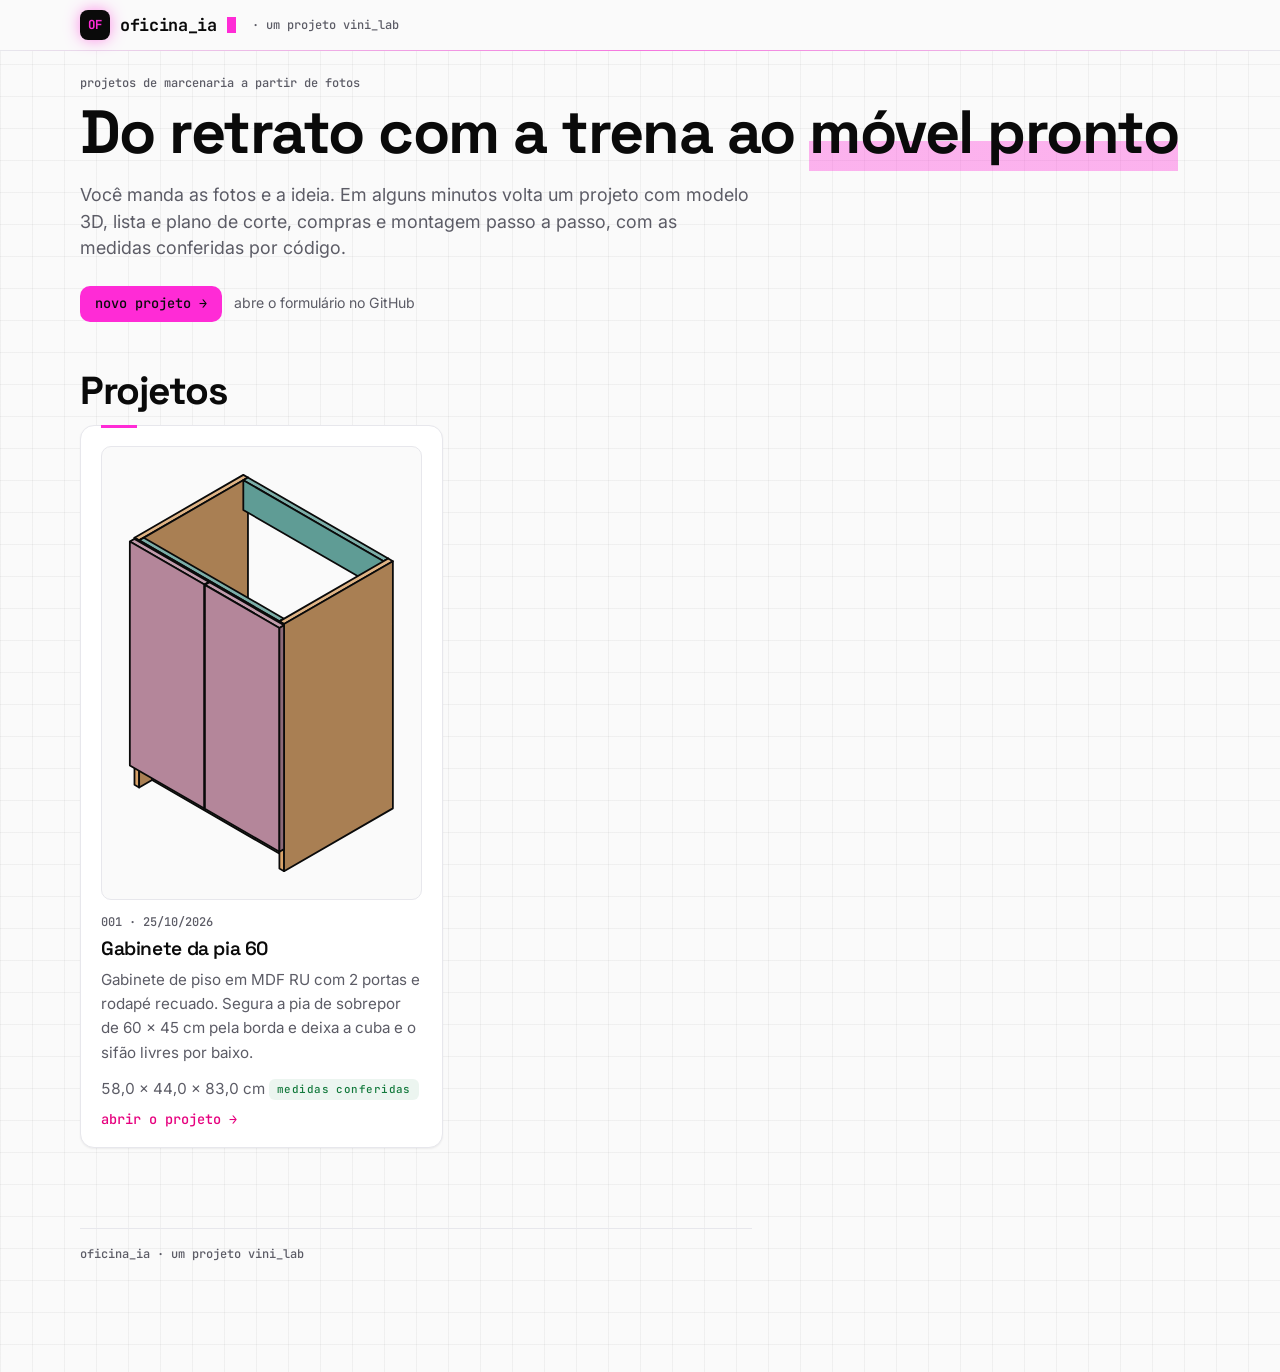
==== docs/index.html @ bae8d41b "oficina_ia v1: pedido por issue, geração no Actions pelo plano Claude, validador e página Co-Authore" ====
<!doctype html>
<html lang="pt-BR">
<head>
<meta charset="utf-8">
<meta name="viewport" content="width=device-width, initial-scale=1, viewport-fit=cover">
<title>oficina_ia</title>
<!-- se a galeria não estiver em <dono>.github.io/<repo>, preencha: dono/repo -->
<meta name="oficina-repo" content="">
<link rel="preconnect" href="https://fonts.googleapis.com">
<link rel="stylesheet" href="https://fonts.googleapis.com/css2?family=Inter:wght@400;500;600&family=JetBrains+Mono:wght@500;700&family=Space+Grotesk:wght@500;600;700&display=swap">
<link rel="stylesheet" href="assets/oficina.css">
</head>
<body>
<header class="top">
  <div class="top-in">
    <a class="mark" href="./"><span class="chip">OF</span>oficina_ia<span class="cursor" aria-hidden="true"></span></a>
    <span class="endosso">· um projeto vini_lab</span>
  </div>
</header>
<main class="wrap">
  <p class="eyebrow">projetos de marcenaria a partir de fotos</p>
  <h1>Do retrato com a trena ao <span class="hl">móvel pronto</span></h1>
  <p class="lead">Você manda as fotos e a ideia. Em alguns minutos volta um projeto com modelo 3D, lista e plano de corte, compras e montagem passo a passo, com as medidas conferidas por código.</p>
  <p><a class="btn pri" id="novo" href="#">novo projeto →</a> <span class="note" style="margin-left:8px">abre o formulário no GitHub</span></p>
  <section style="padding-top:32px">
    <h2>Projetos</h2>
    <div class="galeria" id="galeria"><p class="note">carregando…</p></div>
  </section>
  <p class="foot">oficina_ia · um projeto vini_lab</p>
</main>
<script src="assets/iso.js"></script>
<script>
(function () {
  "use strict";
  var esc = function (s) { return String(s == null ? "" : s).replace(/[&<>"]/g, function (c) { return { "&": "&amp;", "<": "&lt;", ">": "&gt;", '"': "&quot;" }[c]; }); };
  var f1 = function (x) { return (Math.round((x || 0) * 10) / 10).toFixed(1).replace(".", ","); };
  var repo = document.querySelector('meta[name="oficina-repo"]').content.trim();
  if (!repo && /\.github\.io$/.test(location.hostname)) repo = location.hostname.split(".")[0] + "/" + location.pathname.split("/").filter(Boolean)[0];
  var novo = document.getElementById("novo");
  if (repo) novo.href = "https://github.com/" + repo + "/issues/new?template=novo-projeto.yml";
  else { novo.removeAttribute("href"); novo.title = "Configure o repositório na meta oficina-repo"; }
  fetch("projetos/indice.json", { cache: "no-store" }).then(function (r) { return r.json(); }).then(function (lista) {
    var g = document.getElementById("galeria");
    if (!lista.length) { g.innerHTML = '<p class="note">Nenhum projeto ainda. Use o botão acima para pedir o primeiro.</p>'; return; }
    g.innerHTML = lista.map(function (p, i) {
      var d = p.dimensoes_externas || {};
      var st = p.status === "ok" ? '<span class="tag med">medidas conferidas</span>' : p.status === "erro" ? '<span class="tag bad">com erro</span>' : '<span class="tag prem">sem validação</span>';
      return '<a class="card proj" href="projetos/' + encodeURIComponent(p.id) + '/"><div class="mini" id="mini' + i + '"></div>' +
        '<span class="eyebrow" style="margin:0">' + esc(p.id.split("-")[0]) + " · " + esc((p.data || "").split("-").reverse().join("/")) + "</span>" +
        "<h3>" + esc(p.titulo) + "</h3><p>" + esc(p.resumo) + '</p><p class="note num" style="margin:0 0 12px">' + f1(d.largura) + " × " + f1(d.profundidade) + " × " + f1(d.altura) + " cm " + st + '</p><span class="go">abrir o projeto →</span></a>';
    }).join("");
    lista.forEach(function (p, i) {
      var cores = OficinaIso.coresGrupo(p.miniatura.map(function (m) { return m.grupo || "peças"; }));
      document.getElementById("mini" + i).innerHTML = OficinaIso.svg(p.miniatura.map(function (m) { return { caixa: m.caixa, cor: cores[m.grupo || "peças"] }; }), { titulo: p.titulo });
    });
  }).catch(function () { document.getElementById("galeria").innerHTML = '<p class="note">Não consegui carregar a lista de projetos.</p>'; });
})();
</script>
</body>
</html>
---- docs/assets/oficina.css ----
/* oficina_ia · um projeto vini_lab
   layout: coluna de leitura de 72rem sobre papel quadriculado; funciona a partir de 390 px */
:root{
  --bg:#fafafa; --surface:#ffffff; --fg:#0a0a0a; --muted:#5c5c66; --line:#e7e7ec; --grid:#0a0a0a0b;
  --neon:#ff2bd6; --neon-strong:#e6007e; --neon-soft:#ff2bd61a; --neon-mark:#ff2bd659;
  --inverse-bg:#0a0a0a; --inverse-fg:#f4f4f5; --inverse-muted:#c9c9d1; --on-accent:#0a0a0a;
  --chip-bg:#0a0a0a; --chip-ring:#ff2bd600;
  --ok:#147a3d; --ok-soft:#147a3d14; --warn:#8a5a00; --warn-soft:#f5a6231f; --bad:#b4232a; --bad-soft:#b4232a14;
  --glow:0 0 0 1px #ff2bd659, 0 8px 30px -10px #ff2bd68c; --shadow-1:0 1px 2px #0a0a0a0f;
  --sans:"Inter", ui-sans-serif, system-ui, sans-serif;
  --display:"Space Grotesk", "Inter", ui-sans-serif, system-ui, sans-serif;
  --mono:"JetBrains Mono", ui-monospace, Menlo, Consolas, monospace;
  --max:72rem; --texto:42rem;
}
@media (prefers-color-scheme: dark){:root:not([data-theme="light"]){
  --bg:#0a0a0a; --surface:#141417; --fg:#f4f4f5; --muted:#c9c9d1; --line:#2e2e35; --grid:#ffffff0b;
  --neon-strong:#ff5ce0; --neon-soft:#ff2bd61f; --neon-mark:#ff2bd673; --inverse-bg:#1c0b19;
  --chip-bg:#141417; --chip-ring:#ff2bd659;
  --ok:#5fd38d; --ok-soft:#5fd38d1a; --warn:#f5b84a; --warn-soft:#f5b84a1f; --bad:#ff7b7f; --bad-soft:#ff7b7f1a;
  --glow:0 0 0 1px #ff2bd666, 0 8px 30px -10px #ff2bd6a6; --shadow-1:0 1px 2px #0000004d; color-scheme:dark}}
:root[data-theme="dark"]{
  --bg:#0a0a0a; --surface:#141417; --fg:#f4f4f5; --muted:#c9c9d1; --line:#2e2e35; --grid:#ffffff0b;
  --neon-strong:#ff5ce0; --neon-soft:#ff2bd61f; --neon-mark:#ff2bd673; --inverse-bg:#1c0b19;
  --chip-bg:#141417; --chip-ring:#ff2bd659;
  --ok:#5fd38d; --ok-soft:#5fd38d1a; --warn:#f5b84a; --warn-soft:#f5b84a1f; --bad:#ff7b7f; --bad-soft:#ff7b7f1a;
  --glow:0 0 0 1px #ff2bd666, 0 8px 30px -10px #ff2bd6a6; --shadow-1:0 1px 2px #0000004d; color-scheme:dark}

*{box-sizing:border-box}
html{-webkit-text-size-adjust:100%}
body{margin:0;background:var(--bg);color:var(--fg);font:400 1rem/1.6 var(--sans);overflow-x:hidden;
  background-image:linear-gradient(var(--grid) 1px,transparent 1px),linear-gradient(90deg,var(--grid) 1px,transparent 1px);background-size:32px 32px}
::selection{background:var(--neon);color:var(--on-accent)}
a{color:inherit;text-decoration-color:var(--neon-strong);text-underline-offset:3px}
:focus-visible{outline:2px solid var(--neon-strong);outline-offset:2px}
img{max-width:100%}

/* cabeçalho e marca */
.top{position:sticky;top:0;z-index:20;background:var(--bg);border-bottom:1px solid var(--line)}
.top::after{content:"";position:absolute;left:0;right:0;bottom:-1px;height:1px;background:linear-gradient(90deg,transparent,var(--neon),transparent);opacity:.6}
.top-in{max-width:var(--max);margin:0 auto;padding:10px 16px;display:flex;align-items:center;gap:8px 16px;flex-wrap:wrap}
.mark{display:inline-flex;align-items:center;gap:10px;font:700 1.05rem/1 var(--mono);letter-spacing:-.02em;text-decoration:none;color:var(--fg)}
.chip{width:30px;height:30px;border-radius:8px;background:var(--chip-bg);color:var(--neon);display:grid;place-items:center;font:700 .78rem/1 var(--mono);box-shadow:0 0 18px -4px #ff2bd6, 0 0 0 1px var(--chip-ring)}
.cursor{width:.55em;height:1em;background:var(--neon);display:inline-block;animation:blink 1.1s step-end infinite}
@keyframes blink{50%{opacity:0}}
.endosso{font:500 .75rem/1.4 var(--mono);color:var(--muted)}
.nav{display:flex;gap:4px 14px;flex-wrap:wrap;font:500 .8rem/1.4 var(--mono);color:var(--muted);flex:1 1 100%;min-width:0}
@media (min-width:900px){.nav{flex:1 1 auto;justify-content:flex-end}}
.nav a{text-decoration:none}.nav a:hover{color:var(--fg)}

/* tipografia */
.wrap{max-width:var(--max);margin:0 auto;padding-inline:16px;padding-block:24px 96px}
section{padding-block:48px 8px;scroll-margin-top:96px}
.eyebrow{font:500 .75rem/1.4 var(--mono);color:var(--muted);margin:0 0 8px}
h1{font:700 clamp(2rem,6vw,3.815rem)/1.08 var(--display);letter-spacing:-.025em;margin:0 0 16px;text-wrap:balance}
h2{font:700 clamp(1.5rem,4vw,2.441rem)/1.1 var(--display);letter-spacing:-.025em;margin:0 0 12px;text-wrap:balance}
h3{font:600 1.2rem/1.3 var(--display);letter-spacing:-.02em;margin:0 0 8px}
.hl{background:linear-gradient(transparent 62%,var(--neon-mark) 62%)}
.lead{font-size:1.12rem;line-height:1.5;color:var(--muted);max-width:var(--texto);margin:0 0 24px}
p,li{max-width:var(--texto)}
.muted{color:var(--muted)}
.note{font-size:.88rem;color:var(--muted)}
.num{font-variant-numeric:tabular-nums}

/* superfícies */
.card{position:relative;background:var(--surface);border:1px solid var(--line);border-radius:14px;padding:20px;box-shadow:var(--shadow-1);min-width:0}
.card::before{content:"";position:absolute;left:20px;top:-1px;width:36px;height:3px;background:var(--neon)}
.card.plain::before{display:none}
.grid2{display:grid;grid-template-columns:repeat(auto-fit,minmax(min(100%,21rem),1fr));gap:16px}
.tag{display:inline-flex;align-items:center;gap:4px;font:500 .68rem/1 var(--mono);letter-spacing:.04em;padding:4px 7px;border-radius:6px;border:1px solid var(--line);background:var(--surface);color:var(--muted);white-space:nowrap;vertical-align:middle}
.tag.prem{background:var(--warn-soft);border-color:transparent;color:var(--warn)}
.tag.med{background:var(--ok-soft);border-color:transparent;color:var(--ok)}
.tag.bad{background:var(--bad-soft);border-color:transparent;color:var(--bad)}
.btn{display:inline-flex;align-items:center;gap:6px;font:500 .85rem/1 var(--mono);padding:10px 14px;border-radius:10px;border:1px solid var(--line);background:var(--surface);color:var(--fg);cursor:pointer;text-decoration:none;transition:box-shadow .12s cubic-bezier(.2,.7,.2,1)}
.btn:hover{box-shadow:var(--glow)}
.btn.pri{background:var(--neon);color:var(--on-accent);border-color:transparent}
.btn[aria-pressed="true"]{background:var(--fg);color:var(--bg);border-color:transparent}
.sw{display:inline-block;width:12px;height:12px;border-radius:3px;vertical-align:-1px;margin-right:6px;border:1px solid #0000001f;flex:none}

/* resumo */
.hero{display:grid;grid-template-columns:minmax(0,1.1fr) minmax(0,1fr);gap:24px;align-items:start}
@media (max-width:820px){.hero{grid-template-columns:1fr}}
.shot{background:var(--surface);border:1px solid var(--line);border-radius:14px;padding:12px;display:grid;place-items:center;min-width:0}
.shot svg{width:100%;height:auto;max-height:420px}
.dims{display:grid;grid-template-columns:repeat(3,minmax(0,1fr));gap:8px;margin:0 0 16px}
.dim{background:var(--surface);border:1px solid var(--line);border-radius:10px;padding:10px 12px;min-width:0}
.dim b{display:block;font:700 1.5rem/1.1 var(--display);letter-spacing:-.02em;font-variant-numeric:tabular-nums}
.dim span{font:500 .7rem/1.3 var(--mono);color:var(--muted)}
.facts{display:grid;grid-template-columns:auto minmax(0,1fr);gap:6px 14px;margin:0 0 16px;font-size:.95rem}
.facts dt{font:500 .75rem/1.6 var(--mono);color:var(--muted)}
.facts dd{margin:0;min-width:0}
.seal{display:flex;gap:12px;align-items:flex-start;border-radius:14px;padding:14px 16px}
.seal.ok{background:var(--ok-soft)}
.seal.bad{background:var(--bad-soft)}
.seal.none{background:var(--warn-soft)}
.seal .ico{font:700 .72rem/1 var(--mono);padding:6px 8px;border-radius:6px;white-space:nowrap;color:var(--bg)}
.seal.ok .ico{background:var(--ok)} .seal.bad .ico{background:var(--bad)} .seal.none .ico{background:var(--warn)}
.seal ul{margin:8px 0 0;padding-left:1.1rem;font-size:.88rem}
details summary{cursor:pointer;font:500 .8rem/1.4 var(--mono);color:var(--muted);margin-top:6px}
.naocorte{background:var(--bad-soft);border-radius:14px;padding:16px 18px;margin-top:16px}
.naocorte h3{color:var(--bad)}

/* premissas */
.lista-prem{display:grid;gap:0;border:1px solid var(--line);border-radius:14px;background:var(--surface);overflow:hidden}
.lista-prem > div{display:grid;grid-template-columns:minmax(0,1.2fr) minmax(0,.6fr) minmax(0,1.6fr);gap:6px 16px;padding:14px 18px;border-top:1px solid var(--line)}
.lista-prem > div:first-child{border-top:0}
@media (max-width:720px){.lista-prem > div{grid-template-columns:1fr}}
.lista-prem b{font-weight:600}
.lista-prem .v{font:700 1rem/1.4 var(--mono);font-variant-numeric:tabular-nums}

/* 3D */
.viewer{position:relative;height:min(64vh,540px);min-height:340px;background:var(--surface);border:1px solid var(--line);border-radius:14px;overflow:hidden;touch-action:none}
.viewer canvas{display:block;width:100%;height:100%}
.tools{display:flex;gap:8px;flex-wrap:wrap;margin:0 0 12px}
.slider{display:grid;grid-template-columns:auto minmax(0,1fr);gap:12px;align-items:center;margin:12px 0 0}
.slider input{width:100%;accent-color:var(--neon-strong)}
.slider output{font:500 .8rem/1.4 var(--mono);color:var(--muted);grid-column:1/-1}
.tip{position:absolute;pointer-events:none;background:var(--inverse-bg);color:var(--inverse-fg);font:500 .8rem/1.4 var(--mono);padding:8px 10px;border-radius:8px;transform:translate(-50%,calc(-100% - 12px));white-space:nowrap;max-width:80vw;overflow:hidden;text-overflow:ellipsis}
.tip small{color:var(--inverse-muted);display:block}
.nogl{position:absolute;inset:0;display:grid;place-items:center;padding:24px;text-align:center;color:var(--muted)}
.legend{display:flex;flex-wrap:wrap;gap:6px 14px;margin-top:12px;font:500 .78rem/1.4 var(--mono);color:var(--muted)}

/* tabelas */
.tbl-wrap{overflow-x:auto;border:1px solid var(--line);border-radius:14px;background:var(--surface);max-width:100%}
table{border-collapse:collapse;width:100%;font-size:.9rem}
th,td{padding:10px 12px;text-align:left;border-bottom:1px solid var(--line);vertical-align:top}
th{font:500 .72rem/1.3 var(--mono);color:var(--muted);background:var(--bg);white-space:nowrap}
tr:last-child td{border-bottom:0}
td.n{font-family:var(--mono);font-variant-numeric:tabular-nums;white-space:nowrap}
td.cod{font:700 .9rem/1.3 var(--mono);white-space:nowrap}

/* plano de corte */
.sheets{display:grid;gap:16px}
.sheet-svg{width:100%;height:auto;display:block}
.sheet-svg .bd{fill:var(--bg);stroke:var(--muted);stroke-width:.4}
.sheet-svg .pc{stroke:#0a0a0a;stroke-width:.35}
.sheet-svg .lb{font:700 7px var(--mono);fill:#0a0a0a}
.sheet-svg .lb2{font:500 4.6px var(--mono);fill:#0a0a0a}
.sheet-svg .lbs{font:700 3.8px var(--mono);fill:#0a0a0a}
.sheet-svg .dimt{font:500 5px var(--mono);fill:var(--muted)}

/* listas */
.buy{list-style:none;padding:0;margin:0}
.buy li{display:grid;grid-template-columns:5.2rem minmax(0,1fr);gap:12px;padding:10px 0;border-bottom:1px solid var(--line);max-width:none}
.buy li:last-child{border-bottom:0}
.buy .q{font:700 .92rem/1.4 var(--mono);font-variant-numeric:tabular-nums}
.buy small{color:var(--muted);display:block;font-size:.85rem}
.marcar{list-style:none;padding:0;margin:0}
.marcar label{display:flex;gap:12px;align-items:flex-start;padding:10px 0;border-bottom:1px solid var(--line);cursor:pointer}
.marcar input{width:20px;height:20px;margin-top:2px;accent-color:var(--neon-strong);flex:none}
.marcar small{color:var(--muted);display:block;font-size:.85rem}

/* passos */
.steps{list-style:none;padding:0;margin:0;display:grid;gap:16px}
.step{display:grid;grid-template-columns:minmax(0,17rem) minmax(0,1fr);gap:20px;max-width:none}
@media (max-width:760px){.step{grid-template-columns:1fr}}
.step-img{background:var(--surface);border:1px solid var(--line);border-radius:10px;padding:8px;display:grid;place-items:center;min-width:0}
.step-img svg{width:100%;height:auto;max-height:260px}
.step-n{font:700 .75rem/1 var(--mono);color:var(--muted);margin-bottom:6px}
.step ul{padding-left:1.1rem;margin:8px 0}
.chips{display:flex;gap:6px;flex-wrap:wrap;margin:4px 0 8px}
.err{margin-top:10px;background:var(--bad-soft);border-radius:10px;padding:10px 12px;font-size:.9rem}
.err b{font:700 .72rem/1.4 var(--mono);color:var(--bad);display:block}
.iso-face{stroke:#0a0a0a;stroke-width:.6;stroke-linejoin:round}
.iso-lbl{font:700 9px var(--mono);fill:#0a0a0a;paint-order:stroke;stroke:#ffffff;stroke-width:2.5px}

/* fotos e glossário */
.fotos{display:grid;grid-template-columns:repeat(auto-fill,minmax(min(100%,12rem),1fr));gap:12px}
.fotos a{display:block;border:1px solid var(--line);border-radius:14px;overflow:hidden;background:var(--surface)}
.fotos img{display:block;width:100%;aspect-ratio:4/3;object-fit:cover}
dl.glos{display:grid;grid-template-columns:minmax(0,12rem) minmax(0,1fr);gap:8px 18px;margin:0}
dl.glos dt{font-weight:600} dl.glos dd{margin:0;color:var(--muted)}
@media (max-width:600px){dl.glos{grid-template-columns:1fr} dl.glos dd{margin-bottom:8px}}
.foot{margin-top:72px;padding-top:16px;border-top:1px solid var(--line);font:500 .75rem/1.6 var(--mono);color:var(--muted)}

/* galeria */
.galeria{display:grid;grid-template-columns:repeat(auto-fill,minmax(min(100%,19rem),1fr));gap:16px}
a.proj{display:flex;flex-direction:column;text-decoration:none;color:inherit;transition:transform .2s cubic-bezier(.2,.7,.2,1),box-shadow .2s cubic-bezier(.2,.7,.2,1)}
a.proj:hover{transform:translateY(-3px);box-shadow:var(--glow)}
a.proj .mini{background:var(--bg);border:1px solid var(--line);border-radius:10px;padding:10px;margin-bottom:14px;display:grid;place-items:center;aspect-ratio:4/3}
a.proj .mini svg{width:100%;height:100%}
a.proj h3{margin:6px 0}
a.proj p{margin:0 0 12px;color:var(--muted);font-size:.95rem}
.go{font:500 .85rem/1 var(--mono);color:var(--neon-strong);margin-top:auto}

@media (prefers-reduced-motion: reduce){.cursor{animation:none}*{transition-duration:0ms!important}a.proj:hover{transform:none}}
@media print{
  body{background:#fff;color:#000}
  .top,#modelo,.tools,.no-print{display:none!important}
  section{padding-block:16px 0}
  .card,.step,.tbl-wrap,.lista-prem{break-inside:avoid;box-shadow:none}
  a{text-decoration:none}
}
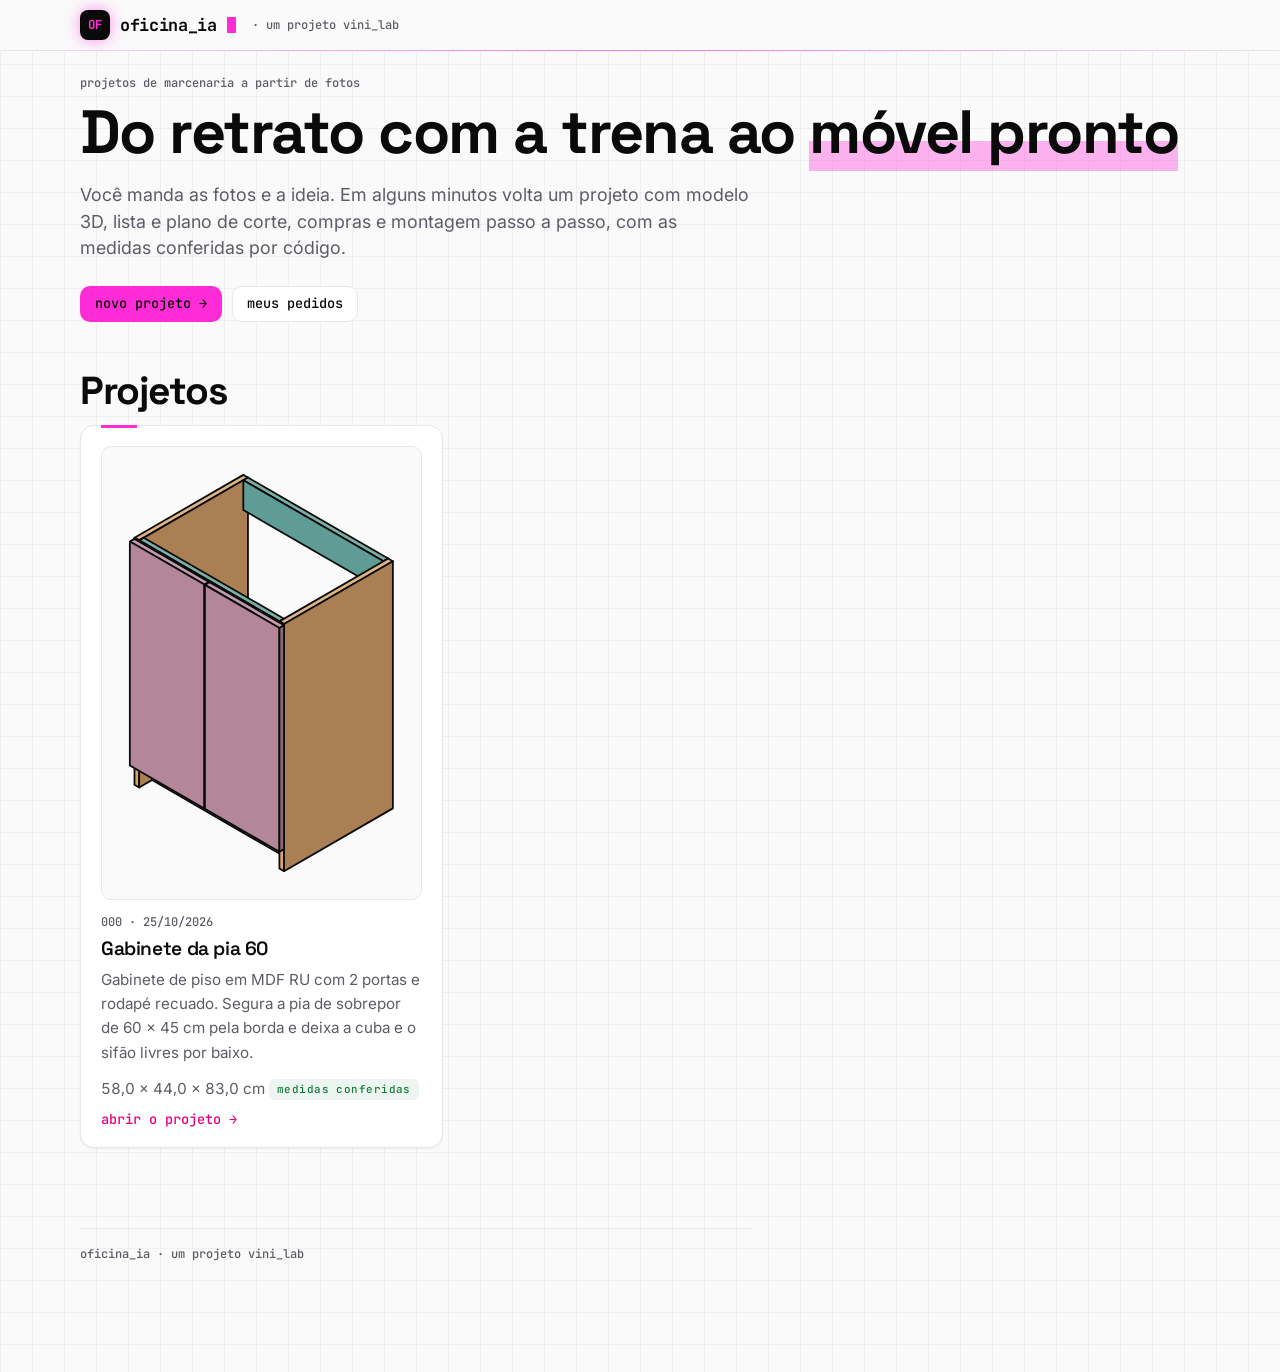
==== commit 82a5560a: "Página de pedido no site: envio de fotos e pedido pela API, acompanhamento e ajustes Co-Authored-By:" ====
--- a/docs/index.html
+++ b/docs/index.html
@@ -4,8 +4,6 @@
 <meta charset="utf-8">
 <meta name="viewport" content="width=device-width, initial-scale=1, viewport-fit=cover">
 <title>oficina_ia</title>
-<!-- se a galeria não estiver em <dono>.github.io/<repo>, preencha: dono/repo -->
-<meta name="oficina-repo" content="">
 <link rel="preconnect" href="https://fonts.googleapis.com">
 <link rel="stylesheet" href="https://fonts.googleapis.com/css2?family=Inter:wght@400;500;600&family=JetBrains+Mono:wght@500;700&family=Space+Grotesk:wght@500;600;700&display=swap">
 <link rel="stylesheet" href="assets/oficina.css">
@@ -21,7 +19,7 @@
   <p class="eyebrow">projetos de marcenaria a partir de fotos</p>
   <h1>Do retrato com a trena ao <span class="hl">móvel pronto</span></h1>
   <p class="lead">Você manda as fotos e a ideia. Em alguns minutos volta um projeto com modelo 3D, lista e plano de corte, compras e montagem passo a passo, com as medidas conferidas por código.</p>
-  <p><a class="btn pri" id="novo" href="#">novo projeto →</a> <span class="note" style="margin-left:8px">abre o formulário no GitHub</span></p>
+  <p style="display:flex;gap:10px;flex-wrap:wrap"><a class="btn pri" id="novo" href="pedir/#novo">novo projeto →</a><a class="btn" href="pedir/#pedidos">meus pedidos</a></p>
   <section style="padding-top:32px">
     <h2>Projetos</h2>
     <div class="galeria" id="galeria"><p class="note">carregando…</p></div>
@@ -34,11 +32,6 @@
   "use strict";
   var esc = function (s) { return String(s == null ? "" : s).replace(/[&<>"]/g, function (c) { return { "&": "&amp;", "<": "&lt;", ">": "&gt;", '"': "&quot;" }[c]; }); };
   var f1 = function (x) { return (Math.round((x || 0) * 10) / 10).toFixed(1).replace(".", ","); };
-  var repo = document.querySelector('meta[name="oficina-repo"]').content.trim();
-  if (!repo && /\.github\.io$/.test(location.hostname)) repo = location.hostname.split(".")[0] + "/" + location.pathname.split("/").filter(Boolean)[0];
-  var novo = document.getElementById("novo");
-  if (repo) novo.href = "https://github.com/" + repo + "/issues/new?template=novo-projeto.yml";
-  else { novo.removeAttribute("href"); novo.title = "Configure o repositório na meta oficina-repo"; }
   fetch("projetos/indice.json", { cache: "no-store" }).then(function (r) { return r.json(); }).then(function (lista) {
     var g = document.getElementById("galeria");
     if (!lista.length) { g.innerHTML = '<p class="note">Nenhum projeto ainda. Use o botão acima para pedir o primeiro.</p>'; return; }
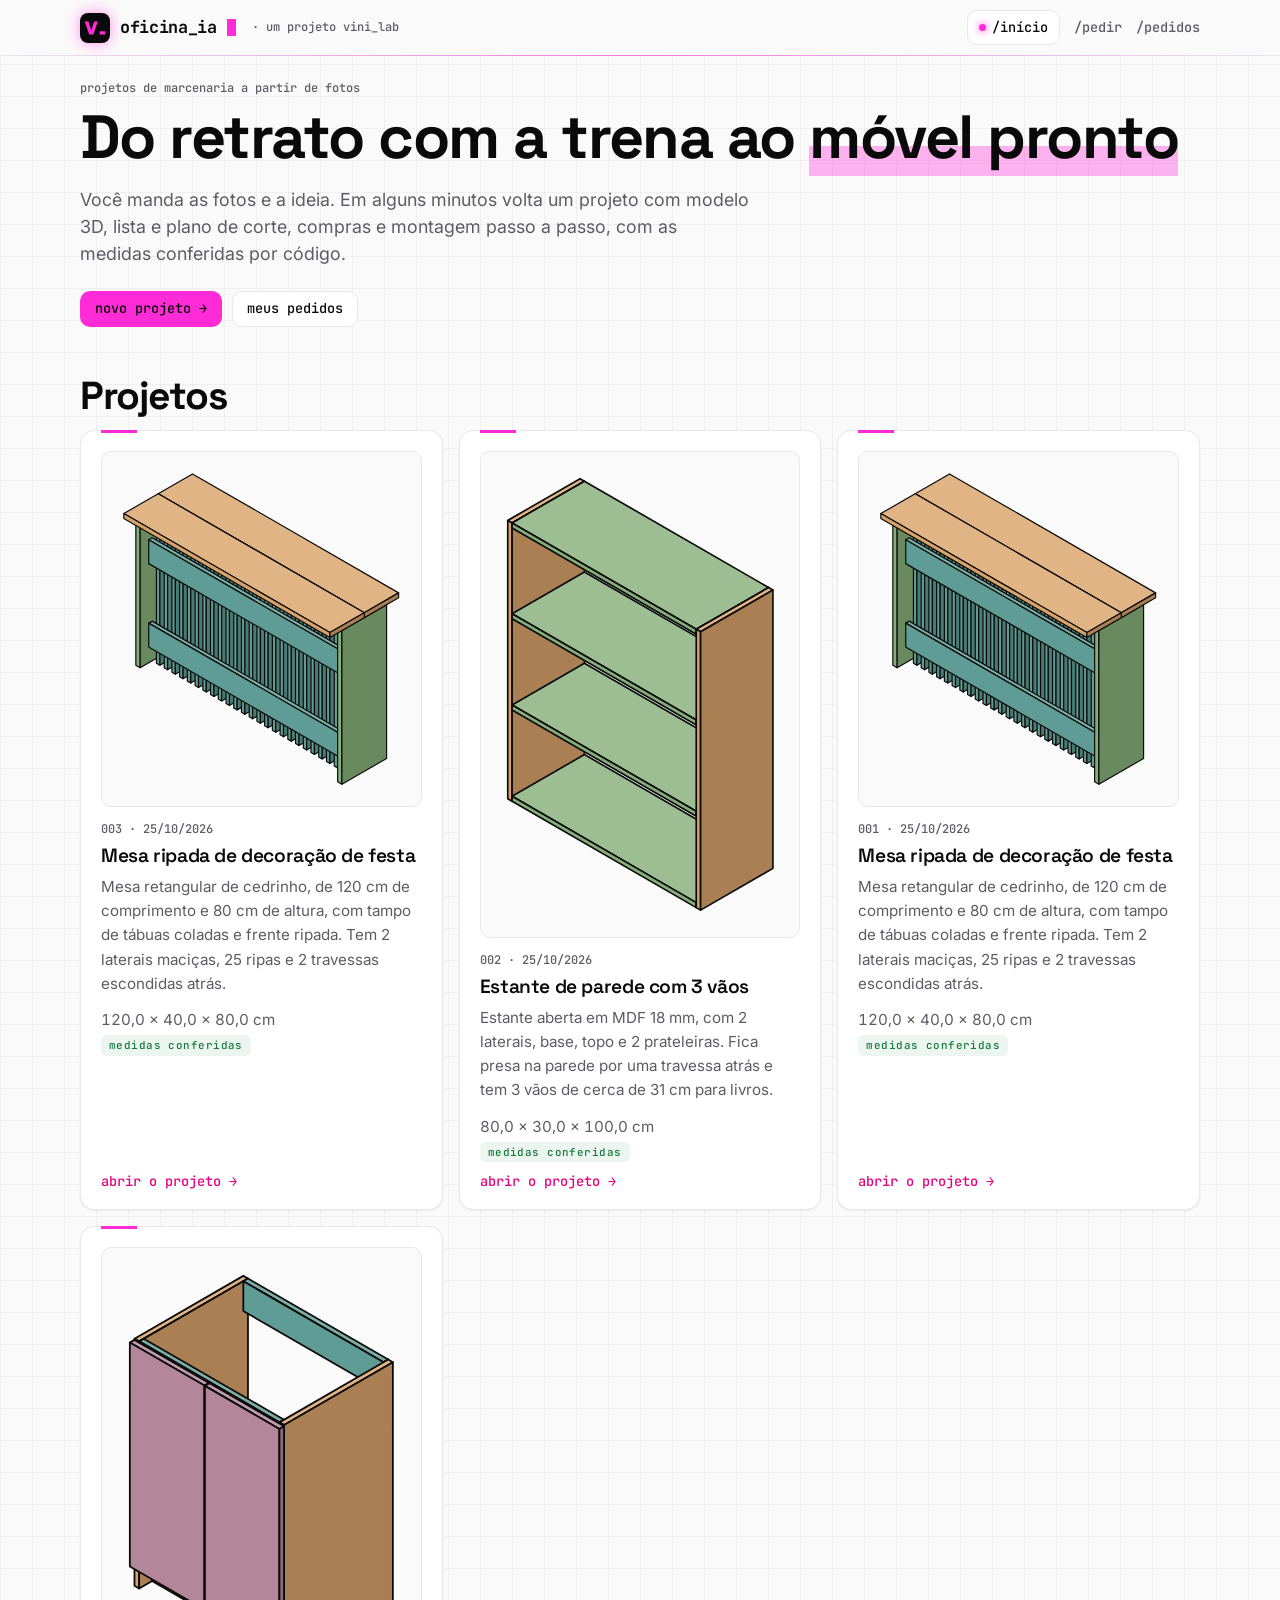
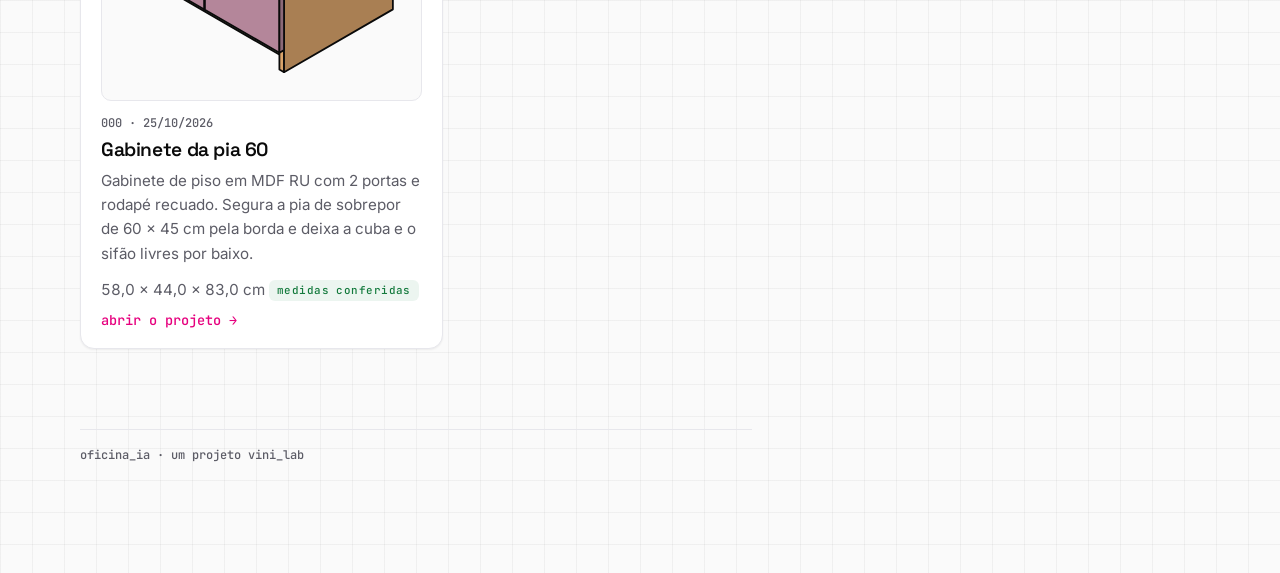
==== commit a416d0b9: "Logo v_ do vini_lab, favicon e botão de início no cabeçalho Co-Authored-By: Claude Opus 5.5 <noreply" ====
--- a/docs/index.html
+++ b/docs/index.html
@@ -4,6 +4,10 @@
 <meta charset="utf-8">
 <meta name="viewport" content="width=device-width, initial-scale=1, viewport-fit=cover">
 <title>oficina_ia</title>
+<link rel="icon" href="assets/favicon.svg" type="image/svg+xml" sizes="any">
+<link rel="icon" href="assets/favicon-16.svg" type="image/svg+xml" sizes="16x16">
+<link rel="apple-touch-icon" href="assets/icone-180.png">
+<meta name="theme-color" content="#0a0a0a">
 <link rel="preconnect" href="https://fonts.googleapis.com">
 <link rel="stylesheet" href="https://fonts.googleapis.com/css2?family=Inter:wght@400;500;600&family=JetBrains+Mono:wght@500;700&family=Space+Grotesk:wght@500;600;700&display=swap">
 <link rel="stylesheet" href="assets/oficina.css">
@@ -11,8 +15,9 @@
 <body>
 <header class="top">
   <div class="top-in">
-    <a class="mark" href="./"><span class="chip">OF</span>oficina_ia<span class="cursor" aria-hidden="true"></span></a>
+    <a class="mark" href="./"><span class="chip" aria-hidden="true"><svg viewBox="0 0 32 32" aria-hidden="true"><path fill="currentColor" d="M5 9 L9 9 L12 18.6 L15 9 L19 9 L14.2 23 L9.8 23 Z M21 19.5 L27 19.5 L27 23 L21 23 Z"/></svg></span>oficina_ia<span class="cursor" aria-hidden="true"></span></a>
     <span class="endosso">· um projeto vini_lab</span>
+    <nav class="nav" aria-label="Navegação"><a class="inicio" href="./" aria-current="page">/início</a><a class="opc" href="pedir/#novo">/pedir</a><a href="pedir/#pedidos">/pedidos</a></nav>
   </div>
 </header>
 <main class="wrap">
--- a/docs/assets/oficina.css
+++ b/docs/assets/oficina.css
@@ -37,15 +37,22 @@
 /* cabeçalho e marca */
 .top{position:sticky;top:0;z-index:20;background:var(--bg);border-bottom:1px solid var(--line)}
 .top::after{content:"";position:absolute;left:0;right:0;bottom:-1px;height:1px;background:linear-gradient(90deg,transparent,var(--neon),transparent);opacity:.6}
-.top-in{max-width:var(--max);margin:0 auto;padding:10px 16px;display:flex;align-items:center;gap:8px 16px;flex-wrap:wrap}
+.top-in{max-width:var(--max);margin:0 auto;padding:10px 16px;display:flex;align-items:center;gap:8px 16px;flex-wrap:nowrap}
 .mark{display:inline-flex;align-items:center;gap:10px;font:700 1.05rem/1 var(--mono);letter-spacing:-.02em;text-decoration:none;color:var(--fg)}
-.chip{width:30px;height:30px;border-radius:8px;background:var(--chip-bg);color:var(--neon);display:grid;place-items:center;font:700 .78rem/1 var(--mono);box-shadow:0 0 18px -4px #ff2bd6, 0 0 0 1px var(--chip-ring)}
+.chip{width:30px;height:30px;flex:none;border-radius:8px;background:var(--chip-bg);color:var(--neon);display:grid;place-items:center;box-shadow:inset 0 0 0 1px var(--chip-ring), 0 0 18px -4px #ff2bd6}
+.chip svg{width:100%;height:100%;display:block}
 .cursor{width:.55em;height:1em;background:var(--neon);display:inline-block;animation:blink 1.1s step-end infinite}
 @keyframes blink{50%{opacity:0}}
 .endosso{font:500 .75rem/1.4 var(--mono);color:var(--muted)}
-.nav{display:flex;gap:4px 14px;flex-wrap:wrap;font:500 .8rem/1.4 var(--mono);color:var(--muted);flex:1 1 100%;min-width:0}
-@media (min-width:900px){.nav{flex:1 1 auto;justify-content:flex-end}}
-.nav a{text-decoration:none}.nav a:hover{color:var(--fg)}
+.nav{display:flex;align-items:center;gap:14px;font:500 .85rem/1.4 var(--mono);color:var(--muted);margin-left:auto;min-width:0;white-space:nowrap}
+.nav a{text-decoration:none}.nav a:hover,.nav a[aria-current]{color:var(--fg)}
+.nav-sec{display:none;gap:14px}
+@media (min-width:1000px){.nav-sec{display:flex}}
+.nav .inicio{display:inline-flex;align-items:center;gap:6px;padding:7px 11px;border:1px solid var(--line);border-radius:10px;background:var(--surface);color:var(--fg);transition:box-shadow .12s cubic-bezier(.2,.7,.2,1)}
+.nav .inicio::before{content:"←";color:var(--neon-strong)}
+.nav .inicio[aria-current]::before{content:"";width:7px;height:7px;border-radius:50%;background:var(--neon);box-shadow:0 0 8px var(--neon)}
+.nav .inicio:hover{box-shadow:var(--glow)}
+@media (max-width:560px){.endosso,.nav .opc{display:none}.top-in{gap:10px}.nav{gap:12px;font-size:.8rem}}
 
 /* tipografia */
 .wrap{max-width:var(--max);margin:0 auto;padding-inline:16px;padding-block:24px 96px}
